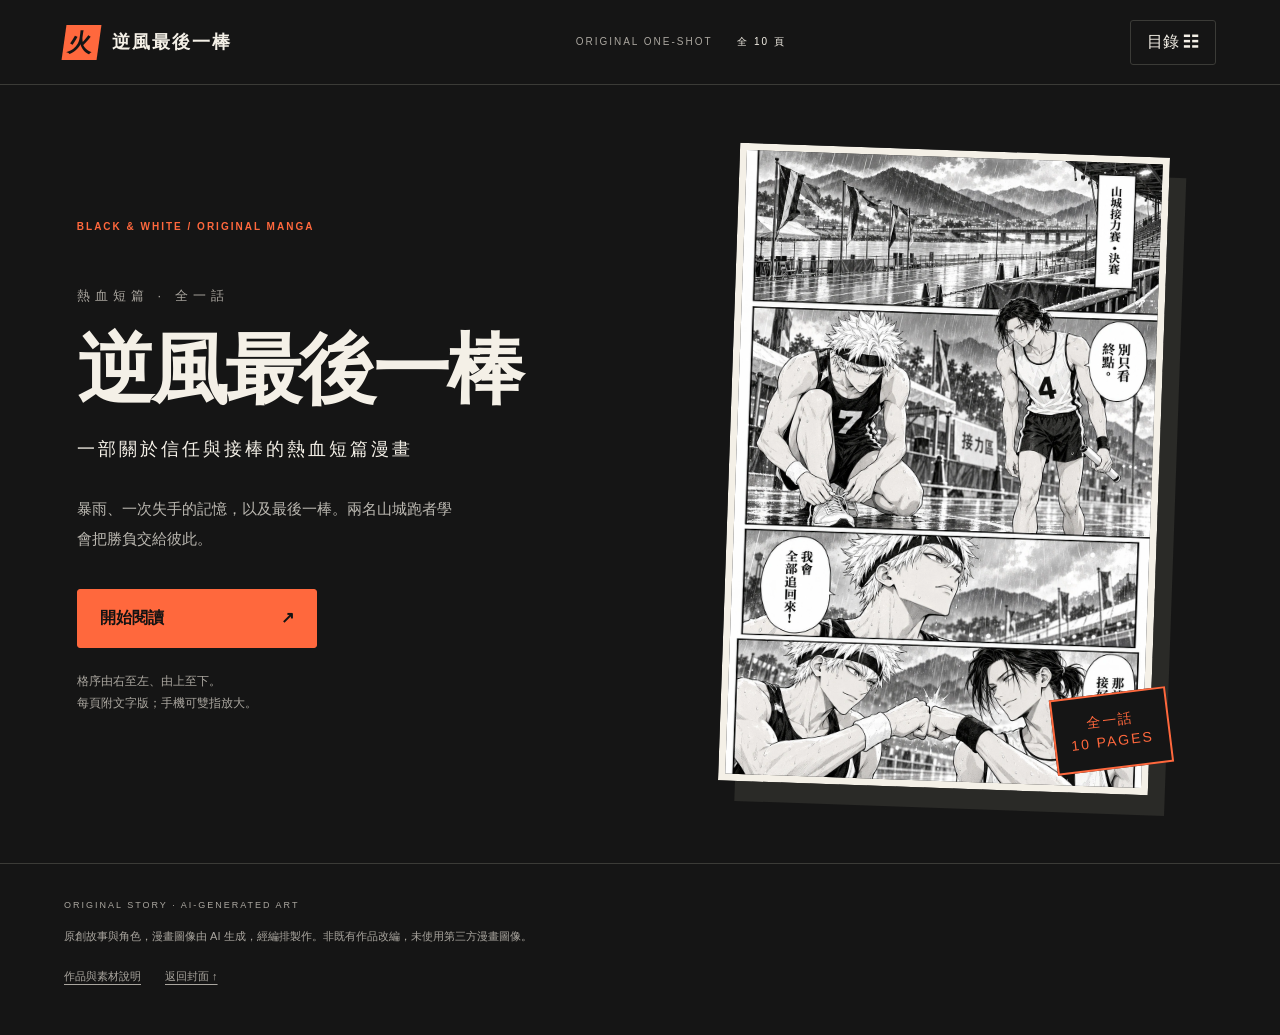
==== index.html @ eaa91df6 "Expand Original Burning Relay Manga cosmic scale Three.js source and documentation" ====
<!doctype html>
<html lang="zh-Hant"><head><meta charset="utf-8"><meta name="viewport" content="width=device-width, initial-scale=1"><meta name="theme-color" content="#151515"><meta name="description" content="暴雨、一次失手的記憶，以及最後一棒。十頁原創黑白熱血漫畫。"><title>逆風最後一棒｜原創熱血短篇漫畫</title><link rel="stylesheet" href="styles.css"><script src="app.js" defer></script></head>
<body><a class="skip" href="#main">跳至漫畫</a><header class="topbar"><a class="brand" href="#" aria-label="回到封面"><span class="brand-symbol" aria-hidden="true">火</span><span id="brand-title">逆風最後一棒</span></a><div class="header-meta">ORIGINAL ONE-SHOT <span>全 10 頁</span></div><button id="contents" aria-haspopup="dialog">目錄 <span aria-hidden="true">☷</span></button></header>
<main id="main"><section id="cover" class="cover" aria-labelledby="book-title"><div class="cover-copy"><p class="eyebrow">BLACK & WHITE / ORIGINAL MANGA</p><p class="edition">熱血短篇 · 全一話</p><h1 id="book-title">逆風最後一棒</h1><p id="subtitle" class="subtitle"></p><p id="description" class="description"></p><button id="start" class="primary">開始閱讀 <span aria-hidden="true">↗</span></button><p class="reading-note">格序由右至左、由上至下。<br>每頁附文字版；手機可雙指放大。</p></div><div class="cover-art"><img id="cover-image" alt="" fetchpriority="high"><div id="cover-error" class="image-state" hidden><span>封面暫時無法載入</span><button id="retry-cover">重試封面</button></div><span class="cover-stamp" aria-hidden="true">全一話<br>10 PAGES</span></div></section>
<section id="reader" hidden aria-label="漫畫閱讀器"><div class="reader-toolbar"><div class="reader-position"><span class="eyebrow">READING</span> <strong id="position">01 / 10</strong></div><div class="modes" aria-label="閱讀模式"><button id="single-mode" aria-pressed="true">單頁</button><button id="strip-mode" aria-pressed="false">長條</button></div><button id="fullscreen" title="全螢幕閱讀">全螢幕</button></div><p id="reading-help" class="reader-help">格序：右 → 左、上 → 下 · ← 下一頁 / → 上一頁 · 向右滑下一頁</p><div id="pages" class="pages"></div><nav id="page-nav" class="page-nav" aria-label="翻頁"><button id="next">← 下一頁</button><button id="all-pages">頁面目錄</button><button id="previous">上一頁 →</button></nav><section id="ending" class="ending" hidden><p class="eyebrow">THE END</p><h2>這一棒，交給你。</h2><button id="restart">從頭再讀 ↗</button></section></section>
<div id="global-error" class="global-error" hidden><h2>漫畫暫時無法載入</h2><p>請檢查網路連線，再試一次。</p><button id="reload">重新載入</button></div><p id="status" class="sr-only" aria-live="polite"></p></main>
<footer><span>ORIGINAL STORY · AI-GENERATED ART</span><p>原創故事與角色，漫畫圖像由 AI 生成，經編排製作。非既有作品改編，未使用第三方漫畫圖像。</p><a href="provenance.html">作品與素材說明</a><a href="#">返回封面 ↑</a></footer>
<dialog id="drawer" aria-labelledby="drawer-title"><div class="drawer-head"><h2 id="drawer-title">頁面目錄</h2><button id="close-drawer" aria-label="關閉目錄">關閉 ✕</button></div><p>選一頁，接住故事。頁碼依閱讀順序排列。</p><div id="thumbnails" class="thumbnails"></div></dialog><noscript><p>請啟用 JavaScript 使用漫畫閱讀器。完整文字版可見作品原始資料 manifest.json。</p></noscript></body></html>
---- styles.css ----
:root{color-scheme:dark;--bg:#151515;--panel:#202020;--ink:#f4f0e7;--muted:#aaa69f;--line:#3b3b37;--accent:#ff683d;font-family:Arial,"Noto Sans TC","PingFang TC","Microsoft JhengHei",sans-serif}*{box-sizing:border-box}html{scroll-behavior:smooth}body{margin:0;background:var(--bg);color:var(--ink)}button,a{-webkit-tap-highlight-color:transparent}button{font:inherit;color:inherit;background:transparent;border:1px solid var(--line);border-radius:3px;padding:11px 16px;min-height:44px;cursor:pointer}button:hover{border-color:var(--accent);color:var(--accent)}button:disabled{opacity:.35;cursor:default}a{color:inherit;text-decoration:none}a:hover{color:var(--accent)}button:focus-visible,a:focus-visible,summary:focus-visible{outline:3px solid var(--accent);outline-offset:4px}[hidden]{display:none!important}.skip{position:fixed;left:15px;top:-80px;z-index:100;background:var(--accent);color:#111;padding:15px}.skip:focus{top:10px}.topbar{height:85px;display:flex;align-items:center;justify-content:space-between;gap:16px;padding:0 5vw;border-bottom:1px solid var(--line)}.brand{display:flex;gap:13px;align-items:center;font-size:18px;font-weight:800;letter-spacing:2px}.brand-symbol{background:var(--accent);color:#151515;display:grid;place-items:center;width:35px;height:35px;transform:skew(-8deg);font-size:24px}.header-meta{font-size:10px;letter-spacing:2px;color:var(--muted)}.header-meta span{margin-left:20px;color:var(--ink)}.cover{min-height:740px;max-width:1420px;margin:auto;padding:65px 6vw 75px;display:grid;grid-template-columns:1fr 1fr;gap:7vw;align-items:center}.eyebrow{font-size:10px;letter-spacing:2px;color:var(--accent);font-weight:bold}.edition{margin-top:55px;font-size:13px;letter-spacing:5px;color:var(--muted)}h1{font-size:clamp(55px,6vw,90px);line-height:1.1;letter-spacing:-3px;margin:22px 0;font-weight:900;word-break:keep-all}.subtitle{font-size:18px;letter-spacing:3px;line-height:1.8}.description{max-width:380px;font-size:15px;line-height:2;color:#bbb8b1;margin:28px 0}.primary{background:var(--accent);color:#131313;border-color:var(--accent);font-weight:800;font-size:16px;min-width:240px;display:flex;justify-content:space-between;padding:18px 22px;margin:35px 0 22px}.primary:hover{background:#ff815c;color:#000}.reading-note{font-size:12px;color:var(--muted);line-height:1.9}.cover-art{position:relative;transform:rotate(2deg);max-width:430px;margin:auto;width:100%;box-shadow:17px 20px 0 #2a2a27}.cover-art img{display:block;width:100%;height:auto;min-height:200px;background:#e8e5df;border:7px solid #f4f0e7}.cover-stamp{position:absolute;right:-20px;bottom:25px;border:2px solid var(--accent);color:var(--accent);padding:15px;background:#151515;transform:rotate(-9deg);text-align:center;font-size:14px;line-height:1.5;letter-spacing:2px}.reader-toolbar{position:sticky;top:0;z-index:5;display:flex;justify-content:space-between;align-items:center;background:#151515f5;border-bottom:1px solid var(--line);padding:12px max(20px,5vw);gap:10px}.reader-position{display:flex;align-items:center;gap:20px}.reader-position strong{font-size:15px;font-variant-numeric:tabular-nums;letter-spacing:2px}.modes{display:flex}.modes button{border-radius:0;font-size:13px}.modes [aria-pressed=true]{background:var(--ink);color:#171717;border-color:var(--ink)}#fullscreen{font-size:12px}.reader-help{text-align:center;color:var(--muted);font-size:12px;line-height:1.8;margin:20px 12px}.pages{max-width:880px;margin:0 auto;padding:0 22px}.page{margin:0 0 28px}.page-frame{position:relative;min-height:200px;background:#e8e5df}.page-image{width:100%;height:auto;display:block}.image-state{position:absolute;inset:0;display:grid;place-content:center;text-align:center;color:#292929;padding:20px;font-size:14px}.image-state button{background:#222;color:white;margin-top:10px}.page-caption{display:flex;align-items:center;justify-content:space-between;margin:16px 0;color:var(--muted);font-size:12px;letter-spacing:1px}.text-version{border-top:1px solid var(--line);border-bottom:1px solid var(--line);font-size:14px;color:#c4c0b8}.text-version summary{cursor:pointer;padding:15px 0;min-height:44px}.transcript{line-height:2;white-space:pre-line;padding:0 0 18px}.page-nav{display:flex;max-width:836px;margin:25px auto 50px;justify-content:space-between;gap:12px;padding:0 15px}.page-nav button{font-size:14px}.page-nav button:first-child{background:var(--accent);border-color:var(--accent);color:#151515;font-weight:bold}.ending{text-align:center;padding:40px 20px 70px}.ending h2{font-size:32px}.ending button{margin-top:10px}footer{border-top:1px solid var(--line);padding:30px 5vw 40px;font-size:11px;color:var(--muted);line-height:1.9}footer>span{letter-spacing:2px;font-size:9px}footer p{max-width:700px}footer a{display:inline-block;margin-right:24px;text-decoration:underline;text-underline-offset:4px;padding:8px 0}dialog{color:var(--ink);background:var(--panel);border:1px solid var(--line);max-width:900px;width:calc(100% - 32px);max-height:85vh;padding:26px}dialog::backdrop{background:#000b;backdrop-filter:blur(4px)}.drawer-head{display:flex;justify-content:space-between;align-items:center}.drawer-head h2{font-size:24px;margin:0}dialog>p{font-size:13px;color:var(--muted);line-height:1.8}.thumbnails{display:grid;grid-template-columns:repeat(5,1fr);gap:14px;margin-top:22px}.thumbnail{padding:0;border:2px solid transparent;text-align:left;background:#151515;overflow:hidden}.thumbnail[aria-current=page]{border-color:var(--accent)}.thumbnail img{display:block;width:100%;aspect-ratio:2/3;object-fit:contain;background:#e9e6e0}.thumbnail span{display:block;padding:10px;font-size:11px;line-height:1.6}.global-error{margin:80px auto;text-align:center;padding:30px;max-width:550px}.sr-only{position:absolute;width:1px;height:1px;padding:0;margin:-1px;overflow:hidden;clip:rect(0,0,0,0);white-space:nowrap;border:0}.provenance{max-width:760px;margin:60px auto;padding:0 24px;line-height:1.9}.provenance h1{font-size:38px;letter-spacing:0}.provenance h2{font-size:22px;margin-top:36px}.provenance a{text-decoration:underline}@media(max-width:700px){.topbar{height:68px;padding:0 18px}.brand{font-size:15px;letter-spacing:1px}.brand-symbol{width:30px;height:30px;font-size:21px}.header-meta{display:none}.topbar button{font-size:12px;padding:9px 11px}.cover{padding:34px 25px 65px;grid-template-columns:1fr;gap:35px;min-height:0}.cover-copy{display:contents}.eyebrow{font-size:9px}.cover .eyebrow{margin:0}.edition{margin:0;font-size:11px}.cover h1{font-size:57px;letter-spacing:-2px;margin:-16px 0}.subtitle{margin:-10px 0;font-size:16px;letter-spacing:2px}.description{margin:-10px 0;font-size:14px}.cover-art{grid-row:5;max-width:330px;margin:5px auto 20px;transform:rotate(1deg);box-shadow:10px 12px 0 #2a2a27}.cover-stamp{right:-10px;bottom:18px;padding:10px;font-size:11px}.primary{margin:0;width:100%}.reading-note{margin:-22px 0 0}.reader-toolbar{padding:10px 12px;gap:7px}.reader-position{gap:6px}.reader-position .eyebrow{display:none}.reader-position strong{font-size:12px;letter-spacing:1px}.modes button{padding:9px 12px;font-size:12px}#fullscreen{padding:9px;font-size:11px}.pages{padding:0 8px}.page-caption,.text-version{margin-left:9px;margin-right:9px}.reader-help{font-size:10px}.page-nav{gap:6px;padding:0 12px}.page-nav button{font-size:12px;padding:10px}.thumbnails{grid-template-columns:repeat(3,1fr);gap:9px}dialog{padding:18px}.thumbnail span{padding:7px;font-size:10px}.drawer-head h2{font-size:21px}footer{padding:25px 20px}}@media(prefers-reduced-motion:reduce){html{scroll-behavior:auto}*{animation:none!important;transition:none!important}}
@media(max-width:700px){.cover h1{font-size:clamp(42px,14vw,57px)}}

.page{scroll-margin-top:88px}
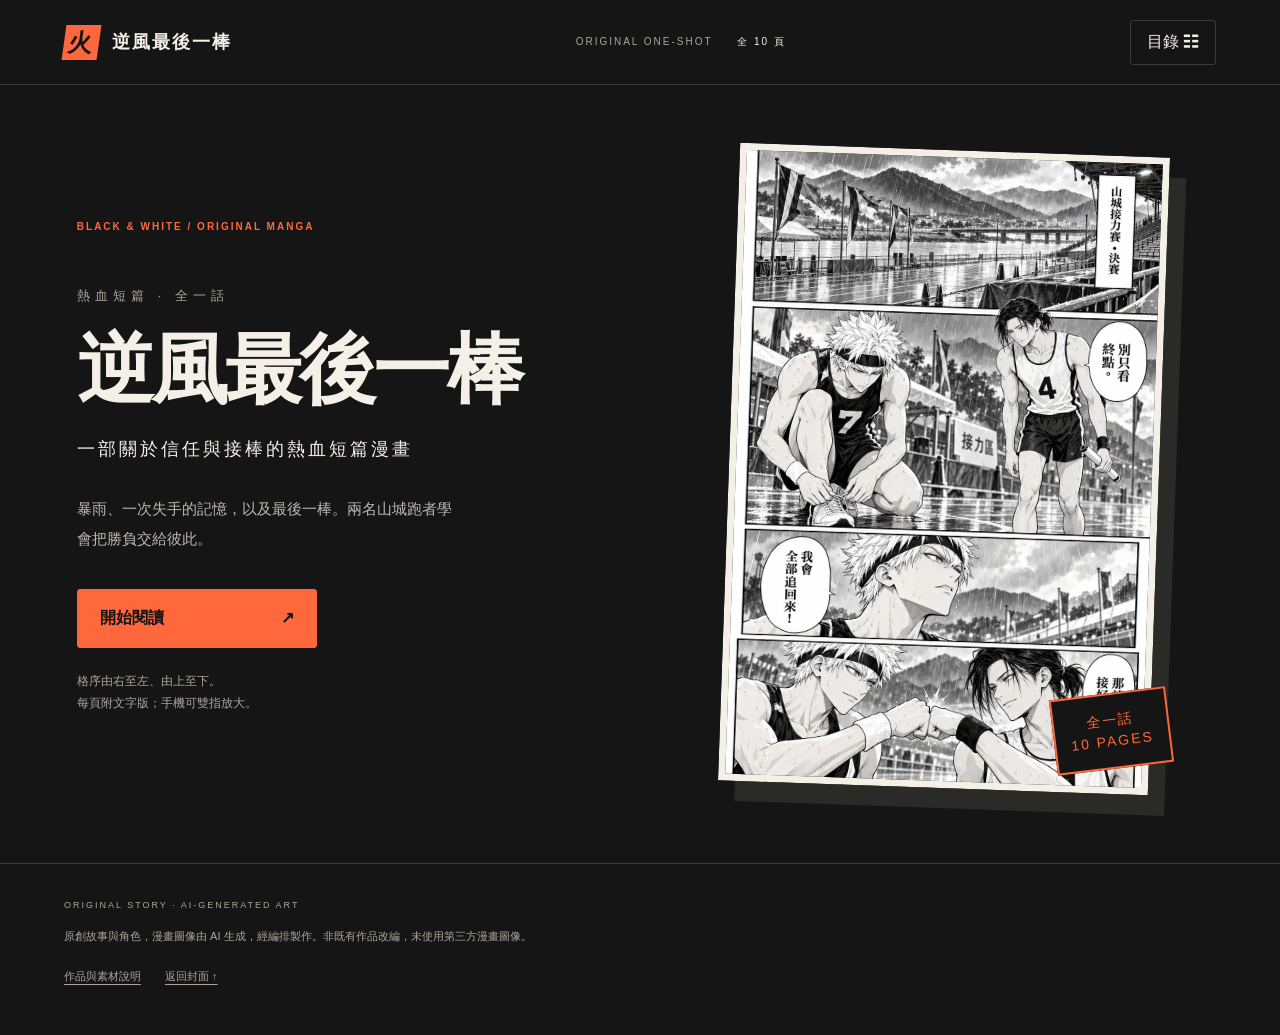
==== commit 5af25856: "Compress manga artwork and thumbnails to WebP quality 50" ====
--- a/index.html
+++ b/index.html
@@ -1,5 +1,5 @@
 <!doctype html>
-<html lang="zh-Hant"><head><meta charset="utf-8"><meta name="viewport" content="width=device-width, initial-scale=1"><meta name="theme-color" content="#151515"><meta name="description" content="暴雨、一次失手的記憶，以及最後一棒。十頁原創黑白熱血漫畫。"><title>逆風最後一棒｜原創熱血短篇漫畫</title><link rel="stylesheet" href="styles.css"><script src="app.js" defer></script></head>
+<html lang="zh-Hant"><head><meta charset="utf-8"><meta name="viewport" content="width=device-width, initial-scale=1"><meta name="theme-color" content="#151515"><meta name="description" content="暴雨、一次失手的記憶，以及最後一棒。十頁原創黑白熱血漫畫。"><title>逆風最後一棒｜原創熱血短篇漫畫</title><link rel="stylesheet" href="styles.css?v=20261005-2"><script src="app.js?v=webp-q50-20261005" defer></script></head>
 <body><a class="skip" href="#main">跳至漫畫</a><header class="topbar"><a class="brand" href="#" aria-label="回到封面"><span class="brand-symbol" aria-hidden="true">火</span><span id="brand-title">逆風最後一棒</span></a><div class="header-meta">ORIGINAL ONE-SHOT <span>全 10 頁</span></div><button id="contents" aria-haspopup="dialog">目錄 <span aria-hidden="true">☷</span></button></header>
 <main id="main"><section id="cover" class="cover" aria-labelledby="book-title"><div class="cover-copy"><p class="eyebrow">BLACK & WHITE / ORIGINAL MANGA</p><p class="edition">熱血短篇 · 全一話</p><h1 id="book-title">逆風最後一棒</h1><p id="subtitle" class="subtitle"></p><p id="description" class="description"></p><button id="start" class="primary">開始閱讀 <span aria-hidden="true">↗</span></button><p class="reading-note">格序由右至左、由上至下。<br>每頁附文字版；手機可雙指放大。</p></div><div class="cover-art"><img id="cover-image" alt="" fetchpriority="high"><div id="cover-error" class="image-state" hidden><span>封面暫時無法載入</span><button id="retry-cover">重試封面</button></div><span class="cover-stamp" aria-hidden="true">全一話<br>10 PAGES</span></div></section>
 <section id="reader" hidden aria-label="漫畫閱讀器"><div class="reader-toolbar"><div class="reader-position"><span class="eyebrow">READING</span> <strong id="position">01 / 10</strong></div><div class="modes" aria-label="閱讀模式"><button id="single-mode" aria-pressed="true">單頁</button><button id="strip-mode" aria-pressed="false">長條</button></div><button id="fullscreen" title="全螢幕閱讀">全螢幕</button></div><p id="reading-help" class="reader-help">格序：右 → 左、上 → 下 · ← 下一頁 / → 上一頁 · 向右滑下一頁</p><div id="pages" class="pages"></div><nav id="page-nav" class="page-nav" aria-label="翻頁"><button id="next">← 下一頁</button><button id="all-pages">頁面目錄</button><button id="previous">上一頁 →</button></nav><section id="ending" class="ending" hidden><p class="eyebrow">THE END</p><h2>這一棒，交給你。</h2><button id="restart">從頭再讀 ↗</button></section></section>
--- a/styles.css
+++ b/styles.css
@@ -1,4 +1,4 @@
-:root{color-scheme:dark;--bg:#151515;--panel:#202020;--ink:#f4f0e7;--muted:#aaa69f;--line:#3b3b37;--accent:#ff683d;font-family:Arial,"Noto Sans TC","PingFang TC","Microsoft JhengHei",sans-serif}*{box-sizing:border-box}html{scroll-behavior:smooth}body{margin:0;background:var(--bg);color:var(--ink)}button,a{-webkit-tap-highlight-color:transparent}button{font:inherit;color:inherit;background:transparent;border:1px solid var(--line);border-radius:3px;padding:11px 16px;min-height:44px;cursor:pointer}button:hover{border-color:var(--accent);color:var(--accent)}button:disabled{opacity:.35;cursor:default}a{color:inherit;text-decoration:none}a:hover{color:var(--accent)}button:focus-visible,a:focus-visible,summary:focus-visible{outline:3px solid var(--accent);outline-offset:4px}[hidden]{display:none!important}.skip{position:fixed;left:15px;top:-80px;z-index:100;background:var(--accent);color:#111;padding:15px}.skip:focus{top:10px}.topbar{height:85px;display:flex;align-items:center;justify-content:space-between;gap:16px;padding:0 5vw;border-bottom:1px solid var(--line)}.brand{display:flex;gap:13px;align-items:center;font-size:18px;font-weight:800;letter-spacing:2px}.brand-symbol{background:var(--accent);color:#151515;display:grid;place-items:center;width:35px;height:35px;transform:skew(-8deg);font-size:24px}.header-meta{font-size:10px;letter-spacing:2px;color:var(--muted)}.header-meta span{margin-left:20px;color:var(--ink)}.cover{min-height:740px;max-width:1420px;margin:auto;padding:65px 6vw 75px;display:grid;grid-template-columns:1fr 1fr;gap:7vw;align-items:center}.eyebrow{font-size:10px;letter-spacing:2px;color:var(--accent);font-weight:bold}.edition{margin-top:55px;font-size:13px;letter-spacing:5px;color:var(--muted)}h1{font-size:clamp(55px,6vw,90px);line-height:1.1;letter-spacing:-3px;margin:22px 0;font-weight:900;word-break:keep-all}.subtitle{font-size:18px;letter-spacing:3px;line-height:1.8}.description{max-width:380px;font-size:15px;line-height:2;color:#bbb8b1;margin:28px 0}.primary{background:var(--accent);color:#131313;border-color:var(--accent);font-weight:800;font-size:16px;min-width:240px;display:flex;justify-content:space-between;padding:18px 22px;margin:35px 0 22px}.primary:hover{background:#ff815c;color:#000}.reading-note{font-size:12px;color:var(--muted);line-height:1.9}.cover-art{position:relative;transform:rotate(2deg);max-width:430px;margin:auto;width:100%;box-shadow:17px 20px 0 #2a2a27}.cover-art img{display:block;width:100%;height:auto;min-height:200px;background:#e8e5df;border:7px solid #f4f0e7}.cover-stamp{position:absolute;right:-20px;bottom:25px;border:2px solid var(--accent);color:var(--accent);padding:15px;background:#151515;transform:rotate(-9deg);text-align:center;font-size:14px;line-height:1.5;letter-spacing:2px}.reader-toolbar{position:sticky;top:0;z-index:5;display:flex;justify-content:space-between;align-items:center;background:#151515f5;border-bottom:1px solid var(--line);padding:12px max(20px,5vw);gap:10px}.reader-position{display:flex;align-items:center;gap:20px}.reader-position strong{font-size:15px;font-variant-numeric:tabular-nums;letter-spacing:2px}.modes{display:flex}.modes button{border-radius:0;font-size:13px}.modes [aria-pressed=true]{background:var(--ink);color:#171717;border-color:var(--ink)}#fullscreen{font-size:12px}.reader-help{text-align:center;color:var(--muted);font-size:12px;line-height:1.8;margin:20px 12px}.pages{max-width:880px;margin:0 auto;padding:0 22px}.page{margin:0 0 28px}.page-frame{position:relative;min-height:200px;background:#e8e5df}.page-image{width:100%;height:auto;display:block}.image-state{position:absolute;inset:0;display:grid;place-content:center;text-align:center;color:#292929;padding:20px;font-size:14px}.image-state button{background:#222;color:white;margin-top:10px}.page-caption{display:flex;align-items:center;justify-content:space-between;margin:16px 0;color:var(--muted);font-size:12px;letter-spacing:1px}.text-version{border-top:1px solid var(--line);border-bottom:1px solid var(--line);font-size:14px;color:#c4c0b8}.text-version summary{cursor:pointer;padding:15px 0;min-height:44px}.transcript{line-height:2;white-space:pre-line;padding:0 0 18px}.page-nav{display:flex;max-width:836px;margin:25px auto 50px;justify-content:space-between;gap:12px;padding:0 15px}.page-nav button{font-size:14px}.page-nav button:first-child{background:var(--accent);border-color:var(--accent);color:#151515;font-weight:bold}.ending{text-align:center;padding:40px 20px 70px}.ending h2{font-size:32px}.ending button{margin-top:10px}footer{border-top:1px solid var(--line);padding:30px 5vw 40px;font-size:11px;color:var(--muted);line-height:1.9}footer>span{letter-spacing:2px;font-size:9px}footer p{max-width:700px}footer a{display:inline-block;margin-right:24px;text-decoration:underline;text-underline-offset:4px;padding:8px 0}dialog{color:var(--ink);background:var(--panel);border:1px solid var(--line);max-width:900px;width:calc(100% - 32px);max-height:85vh;padding:26px}dialog::backdrop{background:#000b;backdrop-filter:blur(4px)}.drawer-head{display:flex;justify-content:space-between;align-items:center}.drawer-head h2{font-size:24px;margin:0}dialog>p{font-size:13px;color:var(--muted);line-height:1.8}.thumbnails{display:grid;grid-template-columns:repeat(5,1fr);gap:14px;margin-top:22px}.thumbnail{padding:0;border:2px solid transparent;text-align:left;background:#151515;overflow:hidden}.thumbnail[aria-current=page]{border-color:var(--accent)}.thumbnail img{display:block;width:100%;aspect-ratio:2/3;object-fit:contain;background:#e9e6e0}.thumbnail span{display:block;padding:10px;font-size:11px;line-height:1.6}.global-error{margin:80px auto;text-align:center;padding:30px;max-width:550px}.sr-only{position:absolute;width:1px;height:1px;padding:0;margin:-1px;overflow:hidden;clip:rect(0,0,0,0);white-space:nowrap;border:0}.provenance{max-width:760px;margin:60px auto;padding:0 24px;line-height:1.9}.provenance h1{font-size:38px;letter-spacing:0}.provenance h2{font-size:22px;margin-top:36px}.provenance a{text-decoration:underline}@media(max-width:700px){.topbar{height:68px;padding:0 18px}.brand{font-size:15px;letter-spacing:1px}.brand-symbol{width:30px;height:30px;font-size:21px}.header-meta{display:none}.topbar button{font-size:12px;padding:9px 11px}.cover{padding:34px 25px 65px;grid-template-columns:1fr;gap:35px;min-height:0}.cover-copy{display:contents}.eyebrow{font-size:9px}.cover .eyebrow{margin:0}.edition{margin:0;font-size:11px}.cover h1{font-size:57px;letter-spacing:-2px;margin:-16px 0}.subtitle{margin:-10px 0;font-size:16px;letter-spacing:2px}.description{margin:-10px 0;font-size:14px}.cover-art{grid-row:5;max-width:330px;margin:5px auto 20px;transform:rotate(1deg);box-shadow:10px 12px 0 #2a2a27}.cover-stamp{right:-10px;bottom:18px;padding:10px;font-size:11px}.primary{margin:0;width:100%}.reading-note{margin:-22px 0 0}.reader-toolbar{padding:10px 12px;gap:7px}.reader-position{gap:6px}.reader-position .eyebrow{display:none}.reader-position strong{font-size:12px;letter-spacing:1px}.modes button{padding:9px 12px;font-size:12px}#fullscreen{padding:9px;font-size:11px}.pages{padding:0 8px}.page-caption,.text-version{margin-left:9px;margin-right:9px}.reader-help{font-size:10px}.page-nav{gap:6px;padding:0 12px}.page-nav button{font-size:12px;padding:10px}.thumbnails{grid-template-columns:repeat(3,1fr);gap:9px}dialog{padding:18px}.thumbnail span{padding:7px;font-size:10px}.drawer-head h2{font-size:21px}footer{padding:25px 20px}}@media(prefers-reduced-motion:reduce){html{scroll-behavior:auto}*{animation:none!important;transition:none!important}}
+:root{color-scheme:dark;--bg:#151515;--panel:#202020;--ink:#f4f0e7;--muted:#aaa69f;--line:#3b3b37;--accent:#ff683d;font-family:Arial,"Noto Sans TC","PingFang TC","Microsoft JhengHei",sans-serif}*{box-sizing:border-box}html{scroll-behavior:smooth}body{margin:0;background:var(--bg);color:var(--ink)}button,a{-webkit-tap-highlight-color:transparent}button{font:inherit;color:inherit;background:transparent;border:1px solid var(--line);border-radius:3px;padding:11px 16px;min-height:44px;cursor:pointer}button:hover{border-color:var(--accent);color:var(--accent)}button:disabled{opacity:.35;cursor:default}a{color:inherit;text-decoration:none}a:hover{color:var(--accent)}button:focus-visible,a:focus-visible,summary:focus-visible{outline:3px solid var(--accent);outline-offset:4px}[hidden]{display:none!important}.skip{position:fixed;left:15px;top:-80px;z-index:100;background:var(--accent);color:#111;padding:15px}.skip:focus{top:10px}.topbar{height:85px;display:flex;align-items:center;justify-content:space-between;gap:16px;padding:0 5vw;border-bottom:1px solid var(--line)}.brand{display:flex;gap:13px;align-items:center;font-size:18px;font-weight:800;letter-spacing:2px}.brand-symbol{background:var(--accent);color:#151515;display:grid;place-items:center;width:35px;height:35px;transform:skew(-8deg);font-size:24px}.header-meta{font-size:10px;letter-spacing:2px;color:var(--muted)}.header-meta span{margin-left:20px;color:var(--ink)}.cover{min-height:740px;max-width:1420px;margin:auto;padding:65px 6vw 75px;display:grid;grid-template-columns:1fr 1fr;gap:7vw;align-items:center}.eyebrow{font-size:10px;letter-spacing:2px;color:var(--accent);font-weight:bold}.edition{margin-top:55px;font-size:13px;letter-spacing:5px;color:var(--muted)}h1{font-size:clamp(55px,6vw,90px);line-height:1.1;letter-spacing:-3px;margin:22px 0;font-weight:900;word-break:keep-all}.subtitle{font-size:18px;letter-spacing:3px;line-height:1.8}.description{max-width:380px;font-size:15px;line-height:2;color:#bbb8b1;margin:28px 0}.primary{background:var(--accent);color:#131313;border-color:var(--accent);font-weight:800;font-size:16px;min-width:240px;display:flex;justify-content:space-between;padding:18px 22px;margin:35px 0 22px}.primary:hover{background:#ff815c;color:#000}.reading-note{font-size:12px;color:var(--muted);line-height:1.9}.cover-art{position:relative;transform:rotate(2deg);max-width:430px;margin:auto;width:100%;box-shadow:17px 20px 0 #2a2a27}.cover-art img{display:block;width:100%;height:auto;min-height:200px;background:#e8e5df;border:7px solid #f4f0e7}.cover-stamp{position:absolute;right:-20px;bottom:25px;border:2px solid var(--accent);color:var(--accent);padding:15px;background:#151515;transform:rotate(-9deg);text-align:center;font-size:14px;line-height:1.5;letter-spacing:2px}.reader-toolbar{position:sticky;top:0;z-index:5;display:flex;justify-content:space-between;align-items:center;background:#151515f5;border-bottom:1px solid var(--line);padding:12px max(20px,5vw);gap:10px}.reader-position{display:flex;align-items:center;gap:20px}.reader-position strong{font-size:15px;font-variant-numeric:tabular-nums;letter-spacing:2px}.modes{display:flex}.modes button{border-radius:0;font-size:13px}.modes [aria-pressed=true]{background:var(--ink);color:#171717;border-color:var(--ink)}#fullscreen{font-size:12px}.reader-help{text-align:center;color:var(--muted);font-size:12px;line-height:1.8;margin:20px 12px}.pages{max-width:880px;margin:0 auto;padding:0 22px}.page{margin:0 0 28px}.page-frame{position:relative;min-height:200px;background:#e8e5df}.page-image{width:100%;height:auto;display:block}.image-state{position:absolute;inset:0;display:grid;place-content:center;text-align:center;color:#292929;padding:20px;font-size:14px}.image-state button{background:#222;color:white;margin-top:10px}.page-caption{display:flex;align-items:center;justify-content:space-between;margin:16px 0;color:var(--muted);font-size:12px;letter-spacing:1px}.text-version{border-top:1px solid var(--line);border-bottom:1px solid var(--line);font-size:14px;color:#c4c0b8}.text-version summary{cursor:pointer;padding:15px 0;min-height:44px}.transcript{line-height:2;white-space:pre-line;padding:0 0 18px}.page-nav{display:flex;max-width:836px;margin:25px auto 50px;justify-content:space-between;gap:12px;padding:0 15px}.page-nav button{font-size:14px}.page-nav button:first-child{background:var(--accent);border-color:var(--accent);color:#151515;font-weight:bold}.ending{text-align:center;padding:40px 20px 70px}.ending h2{font-size:32px}.ending button{margin-top:10px}footer{border-top:1px solid var(--line);padding:30px 5vw 40px;font-size:11px;color:var(--muted);line-height:1.9}footer>span{letter-spacing:2px;font-size:9px}footer p{max-width:700px}footer a{display:inline-block;margin-right:24px;text-decoration:underline;text-underline-offset:4px;padding:8px 0}dialog{color:var(--ink);background:var(--panel);border:1px solid var(--line);max-width:900px;width:calc(100% - 32px);max-height:85vh;padding:26px}dialog::backdrop{background:#000b;backdrop-filter:blur(4px)}.drawer-head{display:flex;justify-content:space-between;align-items:center}.drawer-head h2{font-size:24px;margin:0}dialog>p{font-size:13px;color:var(--muted);line-height:1.8}.thumbnails{display:grid;grid-template-columns:repeat(5,1fr);gap:14px;margin-top:22px}.thumbnail{padding:0;border:2px solid transparent;text-align:left;background:#151515;overflow:hidden}.thumbnail[aria-current=page]{border-color:var(--accent)}.thumbnail img{display:block;width:100%;height:auto;aspect-ratio:2/3;object-fit:contain;background:#e9e6e0}.thumbnail span{display:block;padding:10px;font-size:11px;line-height:1.6}.global-error{margin:80px auto;text-align:center;padding:30px;max-width:550px}.sr-only{position:absolute;width:1px;height:1px;padding:0;margin:-1px;overflow:hidden;clip:rect(0,0,0,0);white-space:nowrap;border:0}.provenance{max-width:760px;margin:60px auto;padding:0 24px;line-height:1.9}.provenance h1{font-size:38px;letter-spacing:0}.provenance h2{font-size:22px;margin-top:36px}.provenance a{text-decoration:underline}@media(max-width:700px){.topbar{height:68px;padding:0 18px}.brand{font-size:15px;letter-spacing:1px}.brand-symbol{width:30px;height:30px;font-size:21px}.header-meta{display:none}.topbar button{font-size:12px;padding:9px 11px}.cover{padding:34px 25px 65px;grid-template-columns:1fr;gap:35px;min-height:0}.cover-copy{display:contents}.eyebrow{font-size:9px}.cover .eyebrow{margin:0}.edition{margin:0;font-size:11px}.cover h1{font-size:57px;letter-spacing:-2px;margin:-16px 0}.subtitle{margin:-10px 0;font-size:16px;letter-spacing:2px}.description{margin:-10px 0;font-size:14px}.cover-art{grid-row:5;max-width:330px;margin:5px auto 20px;transform:rotate(1deg);box-shadow:10px 12px 0 #2a2a27}.cover-stamp{right:-10px;bottom:18px;padding:10px;font-size:11px}.primary{margin:0;width:100%}.reading-note{margin:-22px 0 0}.reader-toolbar{padding:10px 12px;gap:7px}.reader-position{gap:6px}.reader-position .eyebrow{display:none}.reader-position strong{font-size:12px;letter-spacing:1px}.modes button{padding:9px 12px;font-size:12px}#fullscreen{padding:9px;font-size:11px}.pages{padding:0 8px}.page-caption,.text-version{margin-left:9px;margin-right:9px}.reader-help{font-size:10px}.page-nav{gap:6px;padding:0 12px}.page-nav button{font-size:12px;padding:10px}.thumbnails{grid-template-columns:repeat(3,1fr);gap:9px}dialog{padding:18px}.thumbnail span{padding:7px;font-size:10px}.drawer-head h2{font-size:21px}footer{padding:25px 20px}}@media(prefers-reduced-motion:reduce){html{scroll-behavior:auto}*{animation:none!important;transition:none!important}}
 @media(max-width:700px){.cover h1{font-size:clamp(42px,14vw,57px)}}
 
 .page{scroll-margin-top:88px}
